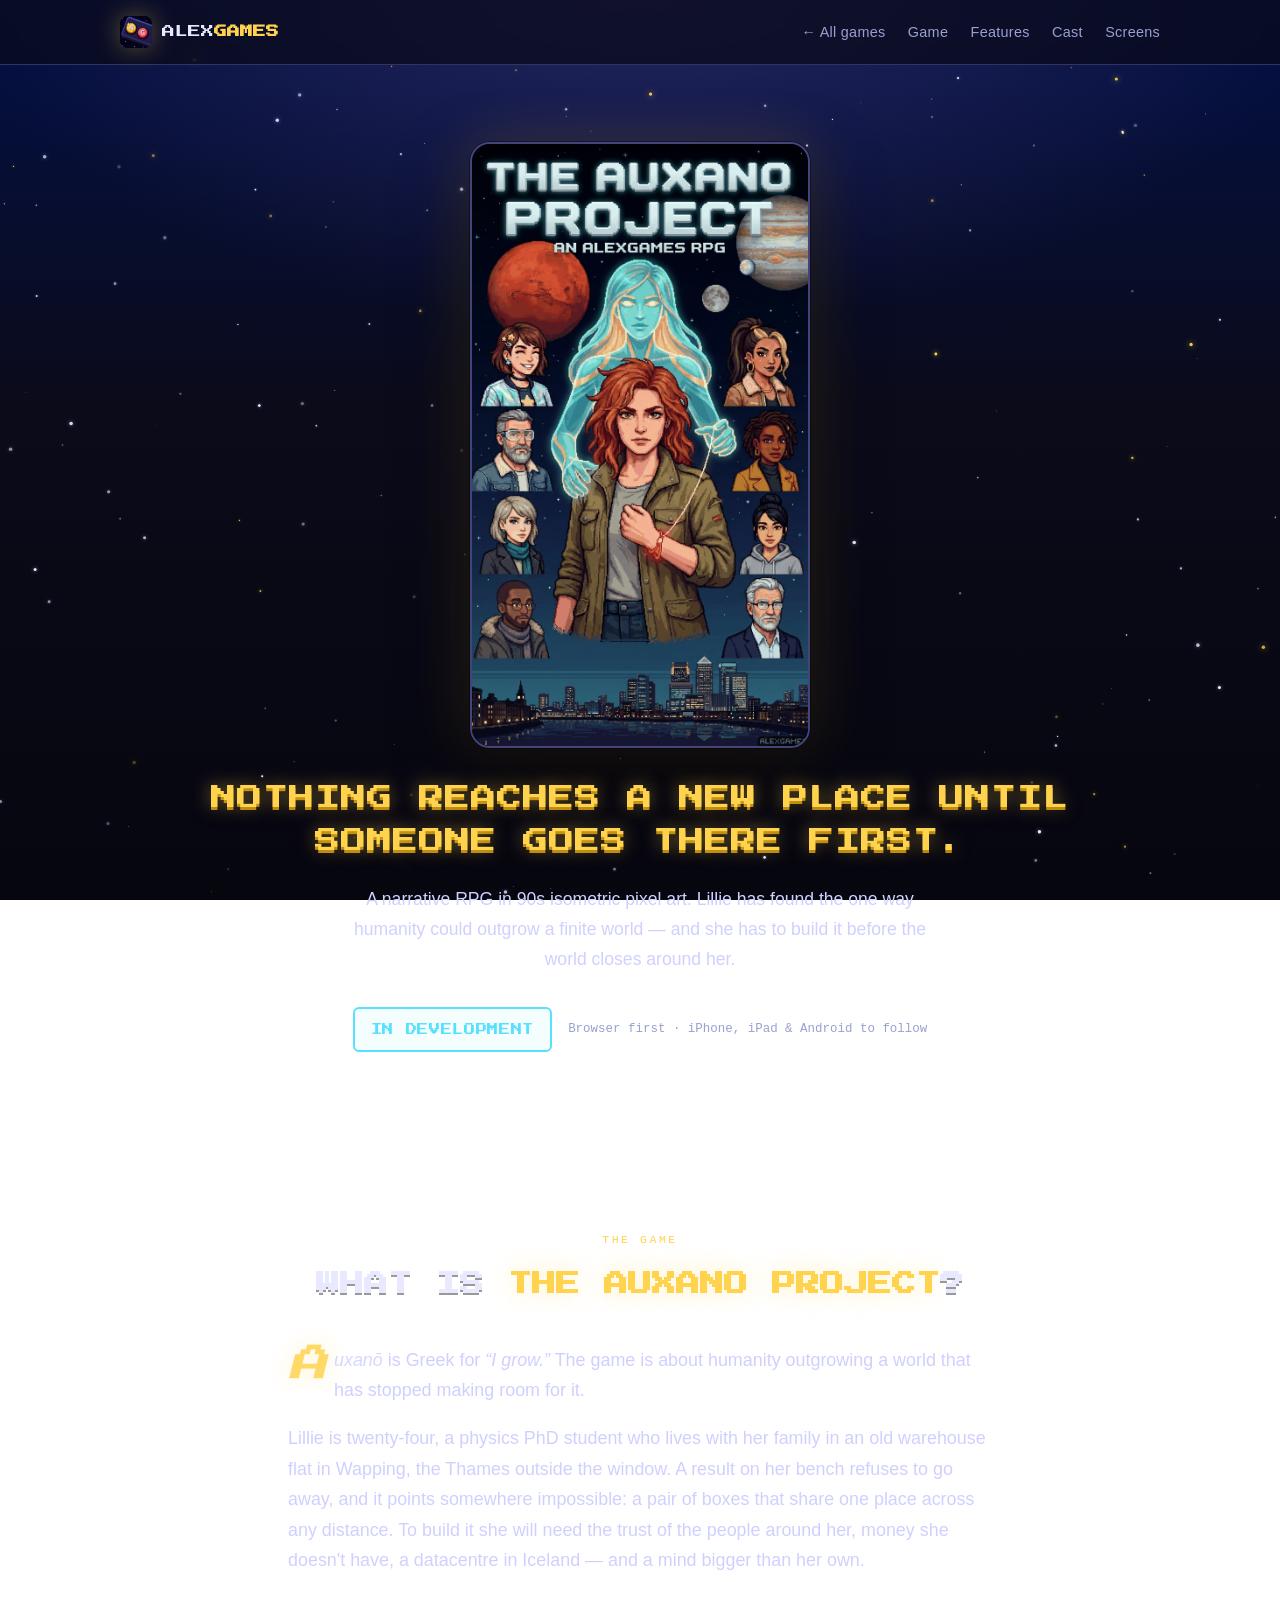
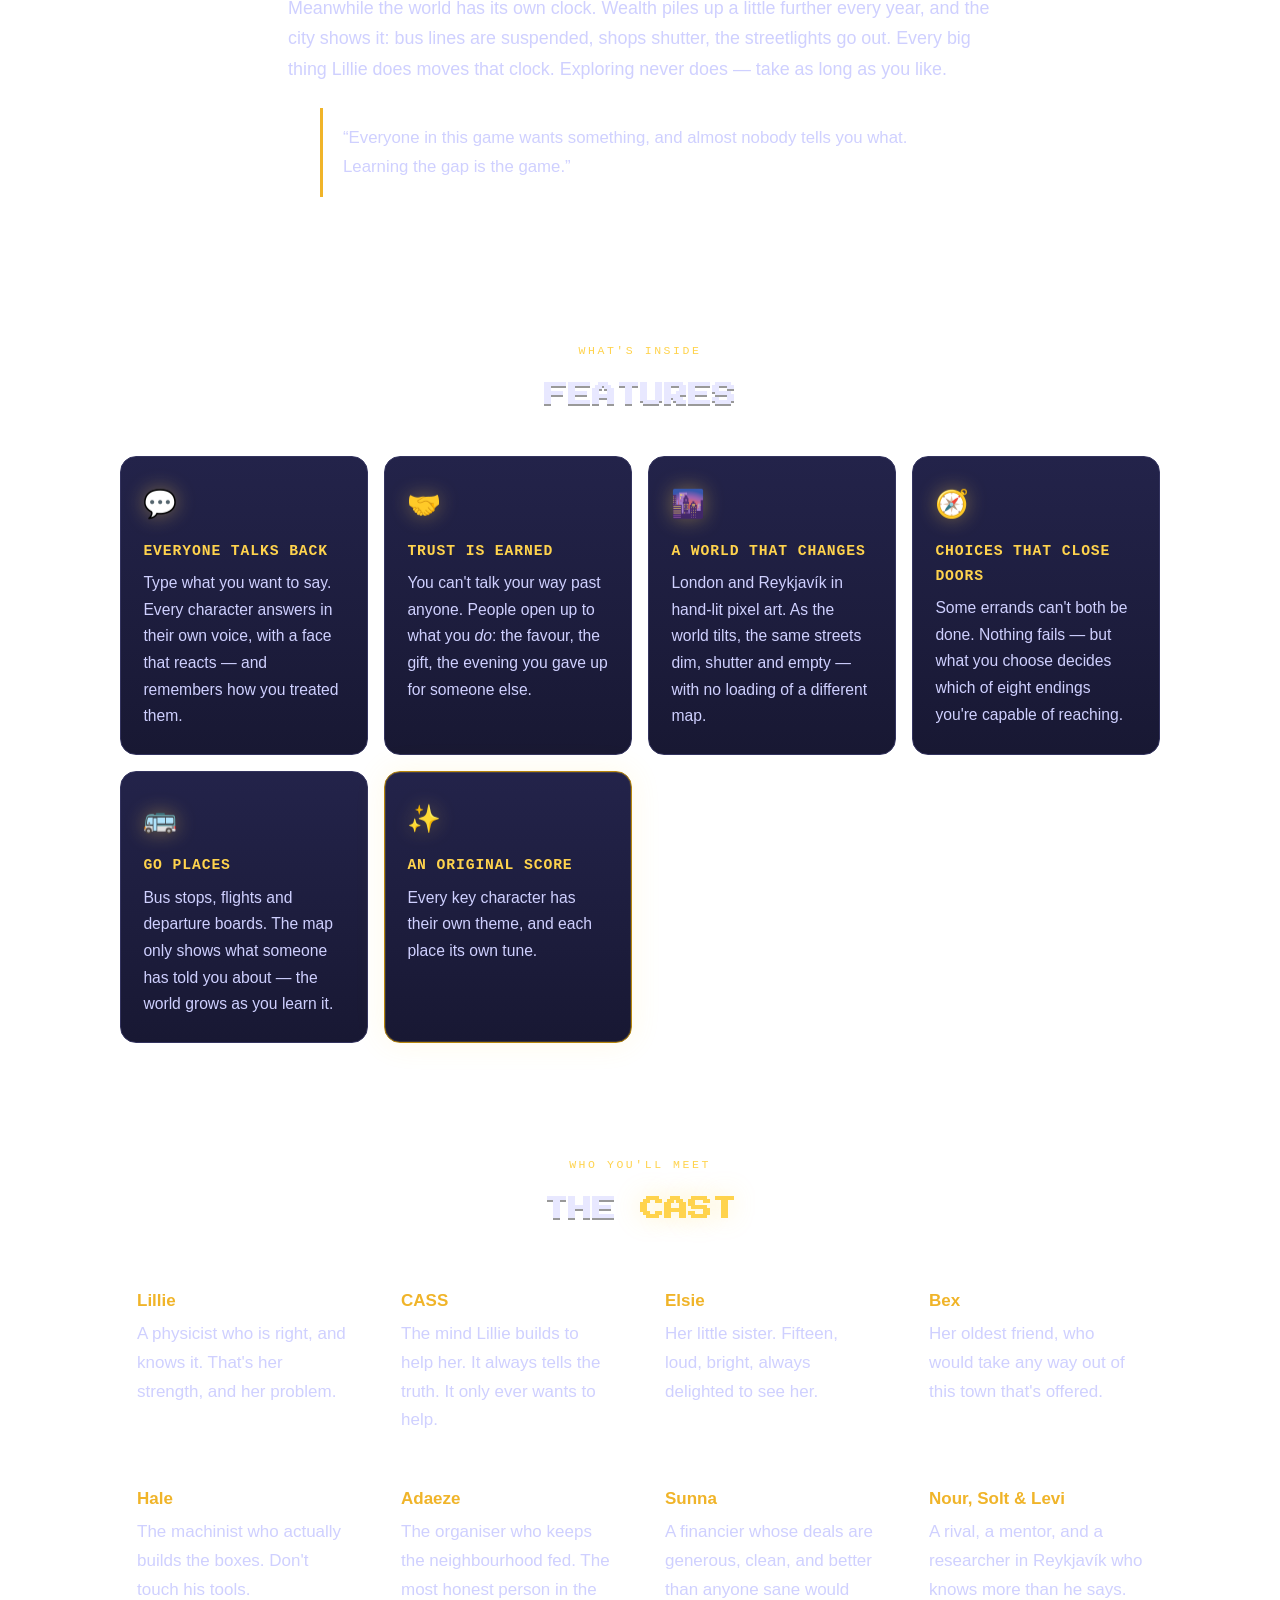
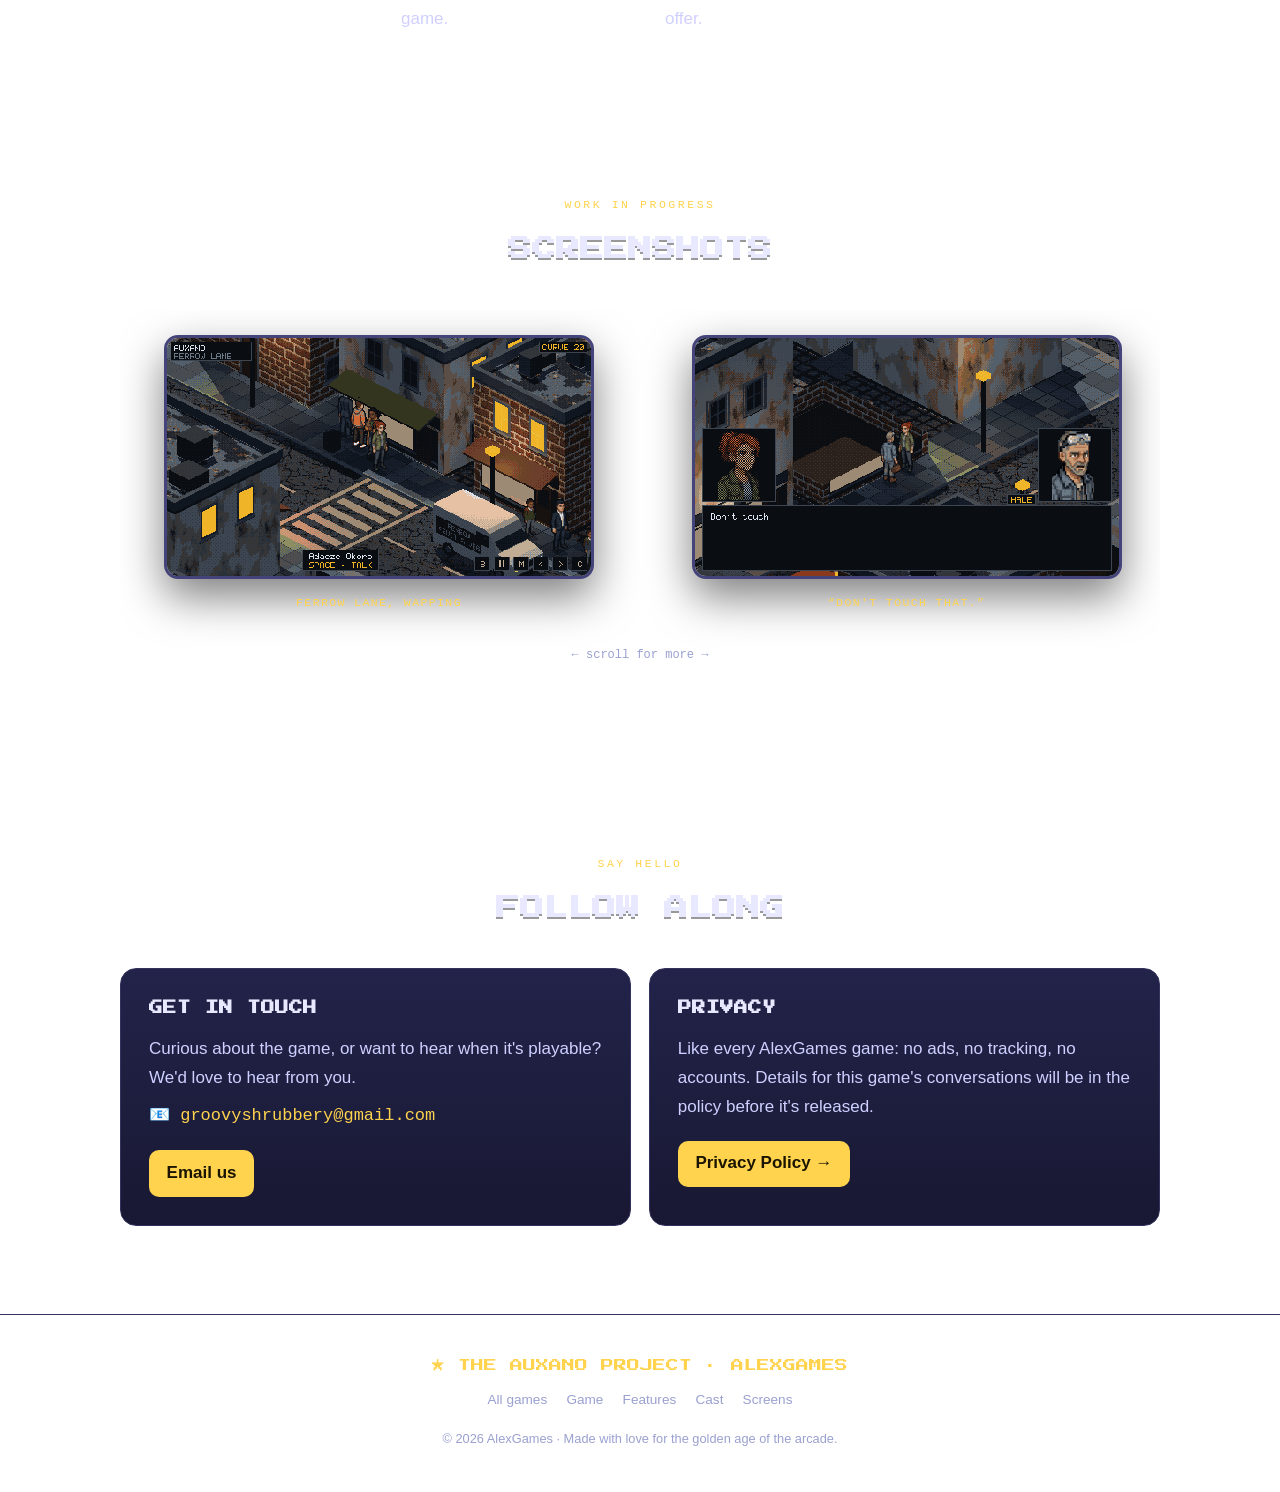
==== auxano.html @ 200ded67 "Announce The Auxano Project: game page, hub banner and card Co-Authored-By: Claude Opus 5.5 <noreply" ====
<!doctype html>
<html lang="en">
<head>
<meta charset="utf-8">
<meta name="viewport" content="width=device-width, initial-scale=1">
<title>The Auxano Project — an AlexGames RPG</title>
<meta name="description" content="The Auxano Project is a narrative RPG in 90s isometric pixel art. Lillie, a physicist in London, finds the one way humanity could outgrow a finite world — and has to build it before the world closes around her. Every character talks back. In development at AlexGames.">
<meta name="theme-color" content="#0b0b1a">

<!-- Social / Open Graph -->
<meta property="og:type" content="website">
<meta property="og:title" content="The Auxano Project — an AlexGames RPG">
<meta property="og:description" content="A narrative RPG in 90s isometric pixel art, where every character talks back and the world changes with what you do. In development.">
<meta property="og:image" content="https://alexgames.net/assets/auxano/title-h.png">
<meta property="og:url" content="https://alexgames.net/auxano.html">
<meta name="twitter:card" content="summary_large_image">

<!-- Icons -->
<link rel="icon" type="image/png" sizes="512x512" href="assets/icon-512.png?v=2">
<link rel="icon" type="image/png" sizes="192x192" href="assets/icon-192.png?v=2">
<link rel="apple-touch-icon" href="assets/apple-touch-icon.png?v=2">

<link rel="preconnect" href="https://fonts.googleapis.com">
<link rel="preconnect" href="https://fonts.gstatic.com" crossorigin>
<link href="https://fonts.googleapis.com/css2?family=Press+Start+2P&display=swap" rel="stylesheet">

<link rel="stylesheet" href="styles.css">
<style>
  /* page-local touches; the shared look comes from styles.css */
  .ax-status{ display:inline-block; font-family:'Press Start 2P',monospace; font-size:.7rem; letter-spacing:.06em;
              padding:.7rem 1rem; border:2px solid #58e1ff; color:#58e1ff; border-radius:6px; background:rgba(88,225,255,.06); }
  .ax-name{ font-style:italic; opacity:.85; }
  .ax-quote{ max-width:40rem; margin:1.5rem auto 0; padding:1rem 1.25rem; border-left:3px solid #f0b429;
             background:rgba(255,255,255,.03); font-size:1.05rem; }
  .ax-cast{ display:grid; grid-template-columns:repeat(auto-fit,minmax(15rem,1fr)); gap:1rem; margin-top:1.5rem; }
  .ax-cast div{ padding:1rem; border:1px solid rgba(255,255,255,.08); border-radius:8px; background:rgba(255,255,255,.02); }
  .ax-cast b{ display:block; margin-bottom:.25rem; color:#f0b429; }
  .gallery img{ image-rendering:pixelated; }
</style>
</head>
<body>
<canvas id="stars" aria-hidden="true"></canvas>

<!-- ===================== Header ===================== -->
<header class="site">
  <div class="wrap">
    <a class="brand" href="index.html">
      <img src="assets/icon-192.png?v=2" alt="">
      <span>ALEX<b>GAMES</b></span>
    </a>
    <nav class="site-nav">
      <a href="index.html">← All games</a>
      <a href="#what">Game</a>
      <a href="#features">Features</a>
      <a href="#cast">Cast</a>
      <a href="#screens">Screens</a>
    </nav>
  </div>
</header>

<!-- ===================== Hero ===================== -->
<a id="top"></a>
<section class="hero">
  <div class="wrap">
    <img class="hero-art" src="assets/auxano/title-v.png"
         alt="The Auxano Project key art: Lillie — a young woman with untidy copper-red curls and an olive jacket — stands in the centre, a red cord bracelet glowing on her wrist. Behind her rises a tall female figure made of cyan and gold light, a thread of light running down to the bracelet. Her friends and rivals surround her in portrait frames; Mars, Jupiter and the Moon hang in the sky above the lit towers of London's riverside.">
    <p class="tagline">Nothing reaches a new place until someone goes there first.</p>
    <p class="lead">A narrative RPG in 90s isometric pixel art. Lillie has found the one way
      humanity could outgrow a finite world — and she has to build it before the world
      closes around her.</p>
    <div class="badge-row">
      <span class="ax-status">IN DEVELOPMENT</span>
      <span class="badge-note">Browser first · iPhone, iPad &amp; Android to follow</span>
    </div>
  </div>
</section>

<!-- ===================== What is it ===================== -->
<section id="what">
  <div class="wrap">
    <div class="section-head">
      <p class="eyebrow">The game</p>
      <h2 class="section-title">What is <span class="star">The Auxano Project</span>?</h2>
    </div>
    <div class="about-copy" style="max-width:44rem;margin:0 auto;">
      <p><span class="ax-name">Auxanō</span> is Greek for <em>“I grow.”</em> The game is about
        humanity outgrowing a world that has stopped making room for it.</p>
      <p>Lillie is twenty-four, a physics PhD student who lives with her family in an old
        warehouse flat in Wapping, the Thames outside the window. A result on her bench
        refuses to go away, and it points somewhere impossible: a pair of boxes that share
        one place across any distance. To build it she will need the trust of the people
        around her, money she doesn't have, a datacentre in Iceland — and a mind bigger
        than her own.</p>
      <p>Meanwhile the world has its own clock. Wealth piles up a little further every year,
        and the city shows it: bus lines are suspended, shops shutter, the streetlights go
        out. Every big thing Lillie does moves that clock. Exploring never does — take as
        long as you like.</p>
    </div>
    <p class="ax-quote">“Everyone in this game wants something, and almost nobody tells you
      what. Learning the gap is the game.”</p>
  </div>
</section>

<!-- ===================== Features ===================== -->
<section id="features" class="tight">
  <div class="wrap">
    <div class="section-head">
      <p class="eyebrow">What's inside</p>
      <h2 class="section-title">Features</h2>
    </div>
    <div class="features">
      <div class="feature">
        <div class="ico">💬</div>
        <h3>Everyone Talks Back</h3>
        <p>Type what you want to say. Every character answers in their own voice, with a
          face that reacts — and remembers how you treated them.</p>
      </div>
      <div class="feature">
        <div class="ico">🤝</div>
        <h3>Trust Is Earned</h3>
        <p>You can't talk your way past anyone. People open up to what you <em>do</em>:
          the favour, the gift, the evening you gave up for someone else.</p>
      </div>
      <div class="feature">
        <div class="ico">🌆</div>
        <h3>A World That Changes</h3>
        <p>London and Reykjavík in hand-lit pixel art. As the world tilts, the same
          streets dim, shutter and empty — with no loading of a different map.</p>
      </div>
      <div class="feature">
        <div class="ico">🧭</div>
        <h3>Choices That Close Doors</h3>
        <p>Some errands can't both be done. Nothing fails — but what you choose decides
          which of eight endings you're capable of reaching.</p>
      </div>
      <div class="feature">
        <div class="ico">🚌</div>
        <h3>Go Places</h3>
        <p>Bus stops, flights and departure boards. The map only shows what someone has
          told you about — the world grows as you learn it.</p>
      </div>
      <div class="feature highlight">
        <div class="ico">✨</div>
        <h3>An Original Score</h3>
        <p>Every key character has their own theme, and each place its own tune.</p>
      </div>
    </div>
  </div>
</section>

<!-- ===================== Cast ===================== -->
<section id="cast" class="tight">
  <div class="wrap">
    <div class="section-head">
      <p class="eyebrow">Who you'll meet</p>
      <h2 class="section-title">The <span class="star">cast</span></h2>
    </div>
    <div class="ax-cast">
      <div><b>Lillie</b>A physicist who is right, and knows it. That's her strength, and her problem.</div>
      <div><b>CASS</b>The mind Lillie builds to help her. It always tells the truth. It only ever wants to help.</div>
      <div><b>Elsie</b>Her little sister. Fifteen, loud, bright, always delighted to see her.</div>
      <div><b>Bex</b>Her oldest friend, who would take any way out of this town that's offered.</div>
      <div><b>Hale</b>The machinist who actually builds the boxes. Don't touch his tools.</div>
      <div><b>Adaeze</b>The organiser who keeps the neighbourhood fed. The most honest person in the game.</div>
      <div><b>Sunna</b>A financier whose deals are generous, clean, and better than anyone sane would offer.</div>
      <div><b>Nour, Solt &amp; Levi</b>A rival, a mentor, and a researcher in Reykjavík who knows more than he says.</div>
    </div>
  </div>
</section>

<!-- ===================== Screenshots ===================== -->
<section id="screens">
  <div class="wrap">
    <div class="section-head">
      <p class="eyebrow">Work in progress</p>
      <h2 class="section-title">Screenshots</h2>
    </div>
  </div>
  <div class="wrap">
    <div class="gallery">
      <figure class="shot wide">
        <img src="assets/auxano/screens/01.png" loading="lazy"
             alt="Ferrow Lane in Wapping at dusk: Lillie by the grocer's queue, a market van parked by the café, lit windows above.">
        <figcaption class="cap">Ferrow Lane, Wapping</figcaption>
      </figure>
      <figure class="shot wide">
        <img src="assets/auxano/screens/06.png" loading="lazy"
             alt="Lillie at Hale's workshop door; Hale's portrait on the right says 'Don't touch'.">
        <figcaption class="cap">“Don't touch that.”</figcaption>
      </figure>
      <figure class="shot wide">
        <img src="assets/auxano/screens/02.png" loading="lazy"
             alt="The family flat: a lamplit open-plan room with windows over the Thames; Elsie waves at Lillie, her portrait grinning.">
        <figcaption class="cap">Home, with Elsie</figcaption>
      </figure>
      <figure class="shot wide">
        <img src="assets/auxano/screens/03.png" loading="lazy"
             alt="The riverside walk behind Ferrow Lane: railings, river stairs down to the Thames, passers-by.">
        <figcaption class="cap">The Thames path</figcaption>
      </figure>
      <figure class="shot wide">
        <img src="assets/auxano/screens/04.png" loading="lazy"
             alt="Reykjavík's harbour street: corrugated-iron houses with gables, lit windows, the airport coach stop.">
        <figcaption class="cap">Reykjavík</figcaption>
      </figure>
      <figure class="shot wide">
        <img src="assets/auxano/screens/05.png" loading="lazy"
             alt="Through an aircraft window: clouds sliding past and Iceland's coast coming in, captioned Heathrow to Reykjavík.">
        <figcaption class="cap">Heathrow → Reykjavík</figcaption>
      </figure>
    </div>
    <p class="gallery-hint">← scroll for more →</p>
  </div>
</section>

<!-- ===================== Support ===================== -->
<section id="support">
  <div class="wrap">
    <div class="section-head">
      <p class="eyebrow">Say hello</p>
      <h2 class="section-title">Follow along</h2>
    </div>
    <div class="card-row">
      <div class="info-card">
        <h3>Get in touch</h3>
        <p>Curious about the game, or want to hear when it's playable? We'd love to hear from you.</p>
        <p class="mono">📧 <a href="mailto:groovyshrubbery@gmail.com">groovyshrubbery@gmail.com</a></p>
        <a class="btn" href="mailto:groovyshrubbery@gmail.com?subject=The%20Auxano%20Project">Email us</a>
      </div>
      <div class="info-card" id="privacy">
        <h3>Privacy</h3>
        <p>Like every AlexGames game: no ads, no tracking, no accounts. Details for this
          game's conversations will be in the policy before it's released.</p>
        <a class="btn" href="privacy-policy.html">Privacy Policy →</a>
      </div>
    </div>
  </div>
</section>

<!-- ===================== Footer ===================== -->
<footer class="site">
  <div class="wrap">
    <div class="foot-brand">★ THE AUXANO PROJECT · ALEXGAMES</div>
    <nav>
      <a href="index.html">All games</a>
      <a href="#what">Game</a>
      <a href="#features">Features</a>
      <a href="#cast">Cast</a>
      <a href="#screens">Screens</a>
    </nav>
    <small>© 2026 AlexGames · Made with love for the golden age of the arcade.</small>
  </div>
</footer>

<script src="stars.js" defer></script>
</body>
</html>
---- styles.css ----
/* =========================================================================
   AlexGames — Starbob marketing site
   A retro pixel-arcade night sky: deep indigo, glowing gold, a caped hero.
   Palette values taken from the game (see BRAND.md).
   ========================================================================= */

:root{
  /* Night-sky bases */
  --bg-deep:   #021046;
  --bg:        #0b0b1a;
  --panel:     #181833;
  /* Indigo mids / cards */
  --card:      #23234a;
  --card-2:    #2d2d5e;
  --line:      #33335e;
  --line-2:    #44447a;
  /* Star gold — primary accent */
  --gold:      #ffd34d;
  --gold-hi:   #ffdda0;
  --gold-deep: #b8860b;
  /* Hero red — secondary accent */
  --red:       #ff5a6a;
  --red-deep:  #b8002a;
  /* Sunset warmth */
  --sun-1:     #ff8a3d;
  --sun-2:     #ffb35a;
  /* Text */
  --ink:       #e8e8ff;
  --body:      #cfd0ff;
  --muted:     #9aa0d0;

  --maxw: 1080px;
  --radius: 16px;
  --glow: 0 0 24px rgba(255,211,77,.35);

  --arcade: "Press Start 2P", "Courier New", monospace;
  --sans: -apple-system, BlinkMacSystemFont, "Segoe UI", Roboto, Helvetica, Arial, sans-serif;
  --mono: "Courier New", ui-monospace, SFMono-Regular, Menlo, monospace;
}

*{ box-sizing:border-box; }

html{ scroll-behavior:smooth; }

body{
  margin:0;
  min-height:100vh;
  color:var(--body);
  font-family:var(--sans);
  font-size:17px;
  line-height:1.7;
  background:
    radial-gradient(1200px 700px at 50% -10%, #2a2a63 0%, transparent 60%),
    linear-gradient(180deg, var(--bg-deep) 0%, var(--bg) 45%, #06060f 100%);
  background-attachment:fixed;
  -webkit-font-smoothing:antialiased;
  overflow-x:hidden;
}

/* Twinkling starfield canvas sits behind everything */
#stars{
  position:fixed;
  inset:0;
  width:100%;
  height:100%;
  z-index:-1;
  pointer-events:none;
}

img{ max-width:100%; display:block; }

a{ color:var(--gold); text-decoration:none; }
a:hover{ color:var(--gold-hi); text-decoration:underline; }

.wrap{ max-width:var(--maxw); margin:0 auto; padding:0 1.25rem; }

/* ---- Arcade type helpers ---------------------------------------------- */
.arcade{
  font-family:var(--arcade);
  line-height:1.4;
  letter-spacing:.02em;
  text-transform:uppercase;
}
.eyebrow{
  font-family:var(--mono);
  text-transform:uppercase;
  letter-spacing:.22em;
  font-size:.72rem;
  color:var(--gold);
  margin:0 0 .9rem;
}

/* ======================================================================= */
/* Header / nav                                                            */
/* ======================================================================= */
header.site{
  position:sticky;
  top:0;
  z-index:20;
  backdrop-filter:blur(10px);
  background:rgba(11,11,26,.72);
  border-bottom:1px solid var(--line);
}
header.site .wrap{
  display:flex;
  align-items:center;
  justify-content:space-between;
  gap:1rem;
  height:64px;
}
.brand{
  display:flex;
  align-items:center;
  gap:.6rem;
  font-family:var(--arcade);
  font-size:.8rem;
  color:var(--ink);
  text-transform:uppercase;
}
.brand:hover{ text-decoration:none; }
.brand img{
  width:32px; height:32px;
  border-radius:8px;
  box-shadow:var(--glow);
}
.brand b{ color:var(--gold); }
nav.site-nav{ display:flex; gap:1.4rem; }
nav.site-nav a{
  color:var(--muted);
  font-size:.9rem;
  letter-spacing:.02em;
}
nav.site-nav a:hover{ color:var(--gold); text-decoration:none; }
@media (max-width:720px){
  nav.site-nav{ display:none; }
}

/* ======================================================================= */
/* Hero                                                                    */
/* ======================================================================= */
.hero{
  position:relative;
  padding:clamp(2.5rem, 6vw, 5rem) 0 clamp(3rem, 7vw, 6rem);
  text-align:center;
}
.hero-art{
  width:min(340px, 78vw);
  margin:0 auto 1.75rem;
  border-radius:20px;
  border:2px solid var(--line-2);
  box-shadow:
    0 0 0 1px rgba(0,0,0,.4),
    0 30px 70px rgba(0,0,0,.55),
    0 0 60px rgba(255,211,77,.18);
}
.tagline{
  font-family:var(--arcade);
  font-size:clamp(1rem, 3.6vw, 1.6rem);
  color:var(--gold);
  text-transform:uppercase;
  text-shadow:0 0 18px rgba(255,211,77,.5), 0 3px 0 var(--gold-deep);
  margin:.25rem 0 1.4rem;
}
.hero p.lead{
  max-width:38rem;
  margin:0 auto 2rem;
  color:var(--body);
  font-size:1.1rem;
  overflow-wrap:break-word;
}

/* App Store badge */
.badge-row{
  display:flex;
  gap:1rem;
  justify-content:center;
  align-items:center;
  flex-wrap:wrap;
}
.appstore,
.googleplay{
  display:inline-flex;
  align-items:center;
  gap:.75rem;
  background:#000;
  color:#fff;
  border:1px solid #3a3a55;
  border-radius:12px;
  padding:.6rem 1.15rem;
  transition:transform .15s ease, box-shadow .15s ease, border-color .15s ease;
}
.appstore:hover,
.googleplay:hover{
  text-decoration:none;
  transform:translateY(-2px);
  border-color:var(--gold);
  box-shadow:0 8px 30px rgba(255,211,77,.25);
}
.appstore svg,
.googleplay svg{ width:26px; height:26px; flex:none; }
.appstore .txt,
.googleplay .txt{ text-align:left; line-height:1.1; }
.appstore .txt small,
.googleplay .txt small{ display:block; font-size:.62rem; letter-spacing:.04em; color:#cfcfe6; }
.appstore .txt b,
.googleplay .txt b{ font-size:1.15rem; font-weight:600; }
/* Not-yet-released store badge: looks like a badge, isn't a link. Better than
   an <a href="#"> that scrolls to the top and reads as broken. */
.googleplay.is-soon{
  opacity:.45;
  cursor:default;
  border-style:dashed;
}
.googleplay.is-soon:hover{
  transform:none;
  border-color:#3a3a55;
  box-shadow:none;
}

.badge-note{
  font-family:var(--mono);
  font-size:.78rem;
  color:var(--muted);
}

/* ======================================================================= */
/* Sections                                                                */
/* ======================================================================= */
section{ padding:clamp(3rem, 7vw, 5.5rem) 0; }
section.tight{ padding:clamp(2rem,5vw,3.5rem) 0; }

.section-head{ max-width:44rem; margin:0 auto 2.5rem; text-align:center; }
h2.section-title{
  font-family:var(--arcade);
  font-size:clamp(1.1rem, 3vw, 1.5rem);
  color:var(--ink);
  text-transform:uppercase;
  margin:0 0 .9rem;
  text-shadow:0 2px 0 rgba(0,0,0,.4);
}
h2.section-title .star{ color:var(--gold); text-shadow:var(--glow); }

/* What is it */
.about-copy p{ font-size:1.12rem; color:var(--body); margin:0 0 1.1rem; }
.about-copy p:first-child::first-letter{
  font-family:var(--arcade);
  color:var(--gold);
  font-size:2.4rem;
  float:left;
  line-height:.9;
  margin:.15rem .5rem 0 0;
  text-shadow:var(--glow);
}

/* Features grid */
.features{
  display:grid;
  grid-template-columns:repeat(auto-fit, minmax(240px, 1fr));
  gap:1rem;
}
.feature{
  background:linear-gradient(180deg, var(--card) 0%, var(--panel) 100%);
  border:1px solid var(--line);
  border-radius:var(--radius);
  padding:1.5rem 1.4rem;
  transition:transform .18s ease, border-color .18s ease, box-shadow .18s ease;
}
.feature:hover{
  transform:translateY(-4px);
  border-color:var(--line-2);
  box-shadow:0 14px 40px rgba(0,0,0,.4);
}
.feature .ico{ font-size:1.7rem; margin-bottom:.7rem; filter:drop-shadow(0 0 10px rgba(255,211,77,.4)); }
.feature h3{
  font-family:var(--mono);
  text-transform:uppercase;
  letter-spacing:.06em;
  font-size:.92rem;
  color:var(--gold);
  margin:0 0 .4rem;
}
.feature p{ margin:0; font-size:.98rem; color:var(--body); }
.feature.highlight{
  border-color:var(--gold-deep);
  box-shadow:inset 0 0 0 1px rgba(255,211,77,.15), 0 0 30px rgba(255,211,77,.12);
}

/* Screenshots gallery */
.gallery{
  display:flex;
  gap:1.1rem;
  overflow-x:auto;
  padding:.5rem .25rem 1.5rem;
  scroll-snap-type:x mandatory;
  -webkit-overflow-scrolling:touch;
}
.shot{
  scroll-snap-align:center;
  flex:0 0 auto;
  text-align:center;
}
.shot img{
  width:216px;
  border:3px solid var(--line-2);
  border-radius:18px;
  image-rendering:pixelated;
  background:#000;
  box-shadow:0 18px 44px rgba(0,0,0,.5);
}
.shot .cap{
  font-family:var(--mono);
  text-transform:uppercase;
  letter-spacing:.12em;
  font-size:.72rem;
  color:var(--gold);
  margin-top:.85rem;
}
.gallery-hint{
  text-align:center;
  font-family:var(--mono);
  font-size:.75rem;
  color:var(--muted);
  margin-top:-.5rem;
}

/* About AlexGames */
.about-label{
  max-width:46rem;
  margin:0 auto;
  text-align:center;
}
.about-label img{
  width:84px; height:84px;
  margin:0 auto 1.25rem;
  border-radius:18px;
  box-shadow:var(--glow);
}

/* Support + Privacy cards */
.card-row{
  display:grid;
  grid-template-columns:repeat(auto-fit, minmax(280px,1fr));
  gap:1.1rem;
}
.info-card{
  background:linear-gradient(180deg, var(--card) 0%, var(--panel) 100%);
  border:1px solid var(--line);
  border-radius:var(--radius);
  padding:1.75rem;
}
.info-card h3{
  font-family:var(--arcade);
  font-size:.85rem;
  color:var(--ink);
  text-transform:uppercase;
  margin:0 0 .9rem;
}
.info-card p{ margin:0 0 .6rem; }
.info-card a.btn{
  display:inline-block;
  margin-top:.6rem;
  background:var(--gold);
  color:#1a1400;
  font-weight:700;
  padding:.55rem 1.1rem;
  border-radius:10px;
  transition:transform .15s ease, box-shadow .15s ease;
}
.info-card a.btn:hover{
  text-decoration:none;
  transform:translateY(-2px);
  box-shadow:0 8px 24px rgba(255,211,77,.3);
}
.mono{ font-family:var(--mono); }

/* ======================================================================= */
/* Footer                                                                  */
/* ======================================================================= */
footer.site{
  border-top:1px solid var(--line);
  padding:2.5rem 0;
  text-align:center;
  color:var(--muted);
}
footer.site .foot-brand{
  font-family:var(--arcade);
  font-size:.8rem;
  color:var(--gold);
  text-transform:uppercase;
  margin-bottom:.6rem;
}
footer.site nav{ margin:.75rem 0; display:flex; gap:1.2rem; justify-content:center; flex-wrap:wrap; }
footer.site nav a{ color:var(--muted); font-size:.85rem; }
footer.site nav a:hover{ color:var(--gold); text-decoration:none; }
footer.site small{ font-size:.8rem; }

/* ======================================================================= */
/* Motion respect                                                          */
/* ======================================================================= */
/* ======================================================================= */
/* Small screens                                                           */
/* ======================================================================= */
@media (max-width:560px){
  .badge-row{ flex-direction:column; gap:.75rem; }
  .tagline{ letter-spacing:0; }
}

@media (prefers-reduced-motion:reduce){
  html{ scroll-behavior:auto; }
  *{ transition:none !important; animation:none !important; }
}

/* ======================================================================= */
/* Games grid (hub page)                                                   */
/* ======================================================================= */
.game-grid{
  display:grid;
  grid-template-columns:repeat(auto-fit, minmax(300px, 1fr));
  gap:1.4rem;
  align-items:stretch;
}
.game-card{
  display:flex;
  flex-direction:column;
  background:linear-gradient(180deg, var(--card) 0%, var(--panel) 100%);
  border:1px solid var(--line);
  border-radius:var(--radius);
  overflow:hidden;
  color:var(--body);
  transition:transform .18s ease, border-color .18s ease, box-shadow .18s ease;
}
.game-card:hover{
  text-decoration:none;
  transform:translateY(-5px);
  border-color:var(--gold-deep);
  box-shadow:0 18px 48px rgba(0,0,0,.5), 0 0 34px rgba(255,211,77,.14);
}
.game-art{
  background:#06060f;
  border-bottom:1px solid var(--line);
  aspect-ratio:16/10;
  overflow:hidden;
}
.game-art img{
  width:100%; height:100%;
  object-fit:cover;
  image-rendering:pixelated;
}
.game-body{ padding:1.5rem 1.4rem 1.6rem; display:flex; flex-direction:column; flex:1; }
.game-body h3{
  font-family:var(--arcade);
  font-size:.95rem;
  color:var(--ink);
  text-transform:uppercase;
  margin:0 0 .5rem;
  line-height:1.5;
}
.game-card:hover .game-body h3{ color:var(--gold); }
.game-tag{
  font-family:var(--mono);
  text-transform:uppercase;
  letter-spacing:.12em;
  font-size:.74rem;
  color:var(--gold);
  margin:0 0 .9rem;
}
.game-body p{ margin:0 0 .9rem; font-size:.98rem; }
.game-meta{
  font-family:var(--mono);
  font-size:.76rem;
  color:var(--muted);
  margin-top:auto;
}
.game-cta{
  display:inline-block;
  margin-top:.9rem;
  font-family:var(--mono);
  text-transform:uppercase;
  letter-spacing:.1em;
  font-size:.78rem;
  color:var(--gold);
}

/* Hub hero — no single-game key art, so the label mark leads */
.hub-mark{
  width:112px; height:112px;
  margin:0 auto 1.5rem;
  border-radius:24px;
  box-shadow:var(--glow), 0 24px 60px rgba(0,0,0,.5);
}
.hub-title{
  font-family:var(--arcade);
  font-size:clamp(1.3rem, 5vw, 2.2rem);
  color:var(--ink);
  text-transform:uppercase;
  margin:0 0 .2rem;
  text-shadow:0 3px 0 rgba(0,0,0,.45);
}
.hub-title .star{ color:var(--gold); text-shadow:var(--glow); }


/* =========================================================================
   Starfighter SGL MK-3 — what its page needs on top of the shared furniture.
   Everything else (.gallery, .shot, .section-head, .hero) is Starbob's and is
   reused deliberately, so the two game pages read as one site.
   ========================================================================= */
:root{ --sf-cyan:#7ec8ff; }

/* PLAY, not DOWNLOAD. Starfighter runs in a browser today, so its call to action
   is the game itself rather than a store badge it does not have yet. */
.sf-play{
  display:inline-flex; align-items:center; gap:.7rem;
  font-family:var(--arcade); font-size:.9rem;
  background:var(--sf-cyan); color:#04121f;
  padding:.85rem 1.5rem; border-radius:12px;
  border:1px solid rgba(255,255,255,.35);
  box-shadow:0 10px 34px rgba(126,200,255,.28);
  transition:transform .15s ease, box-shadow .15s ease;
}
.sf-play:hover{
  text-decoration:none; transform:translateY(-2px);
  box-shadow:0 14px 44px rgba(126,200,255,.42);
}

/* LANDSCAPE plates. Starbob is a portrait phone game and .shot is sized for it;
   a 800x448 frame at 216px wide is a postage stamp. */
.shot.wide img{ width:min(430px, 84vw); border-radius:14px; }

/* A card whose art reads best from its top edge rather than its middle (see index.html). */
.game-art img.art-top{ object-position:top; }
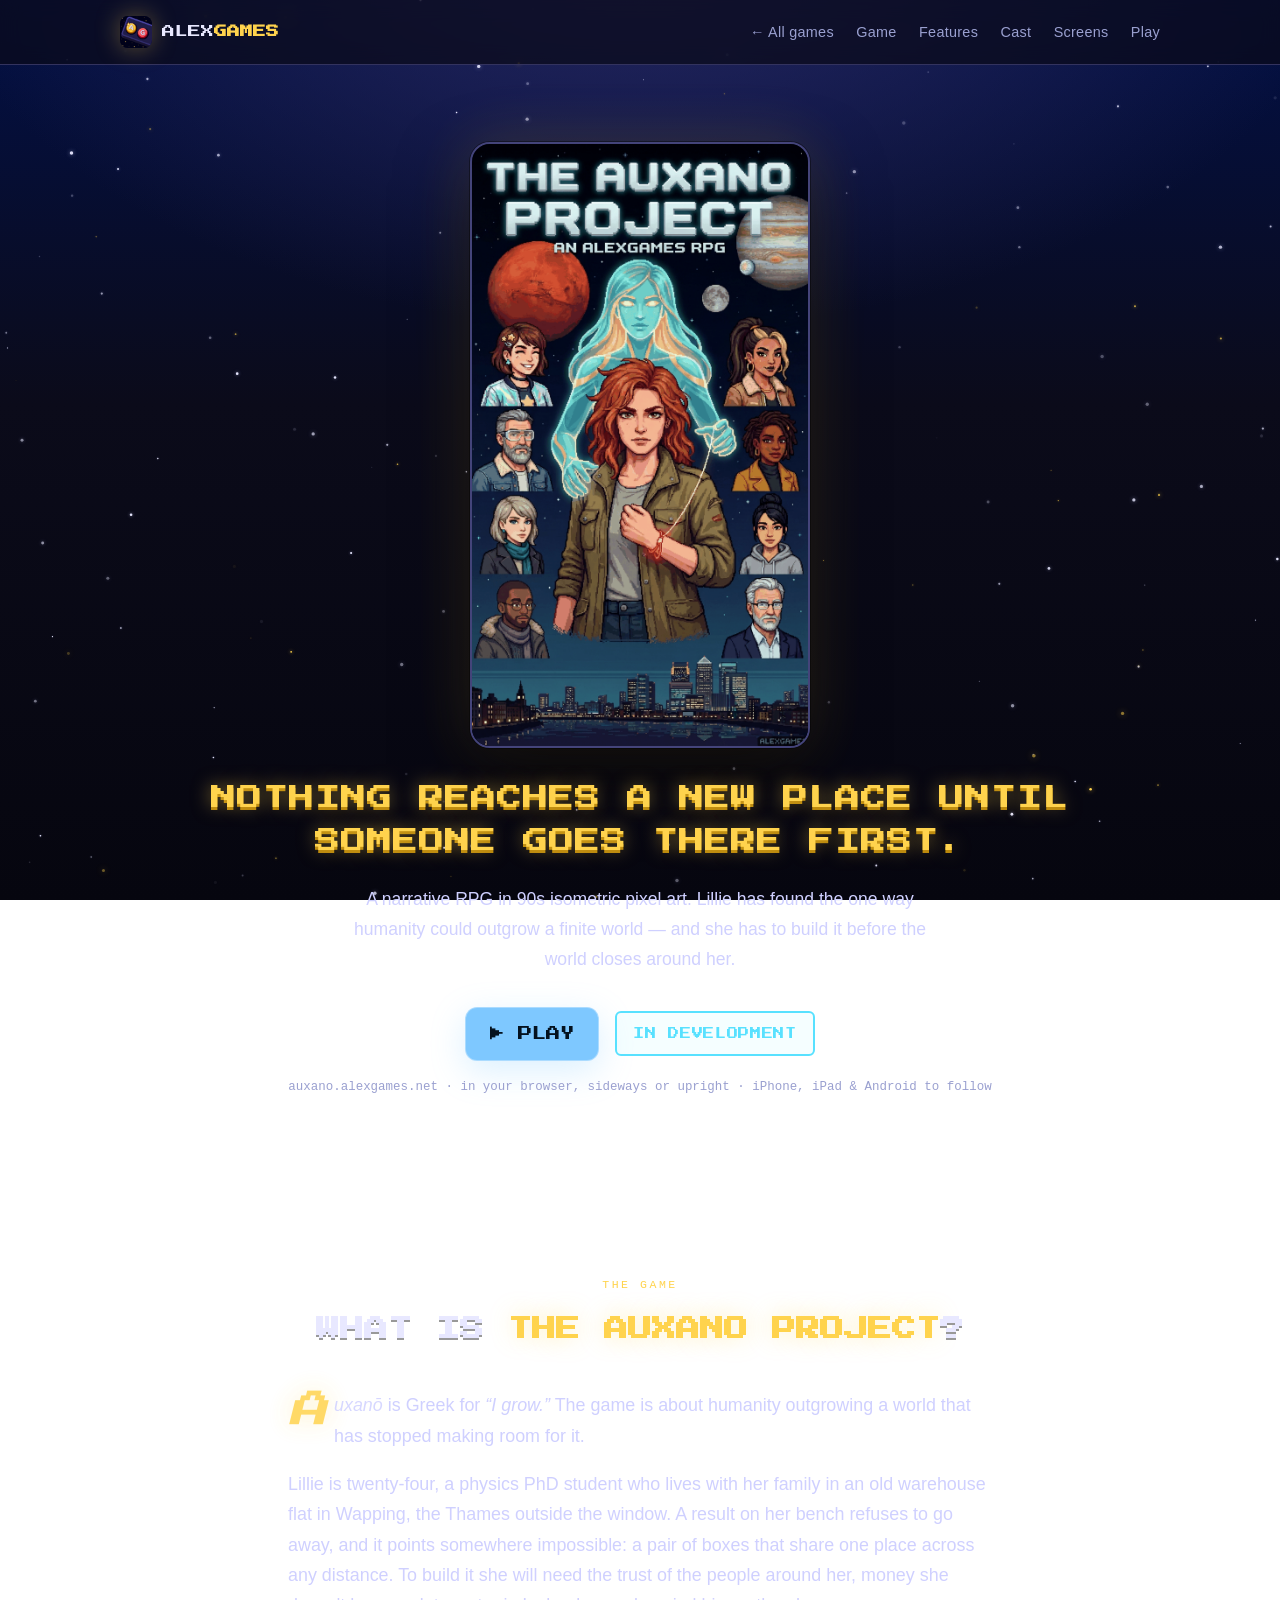
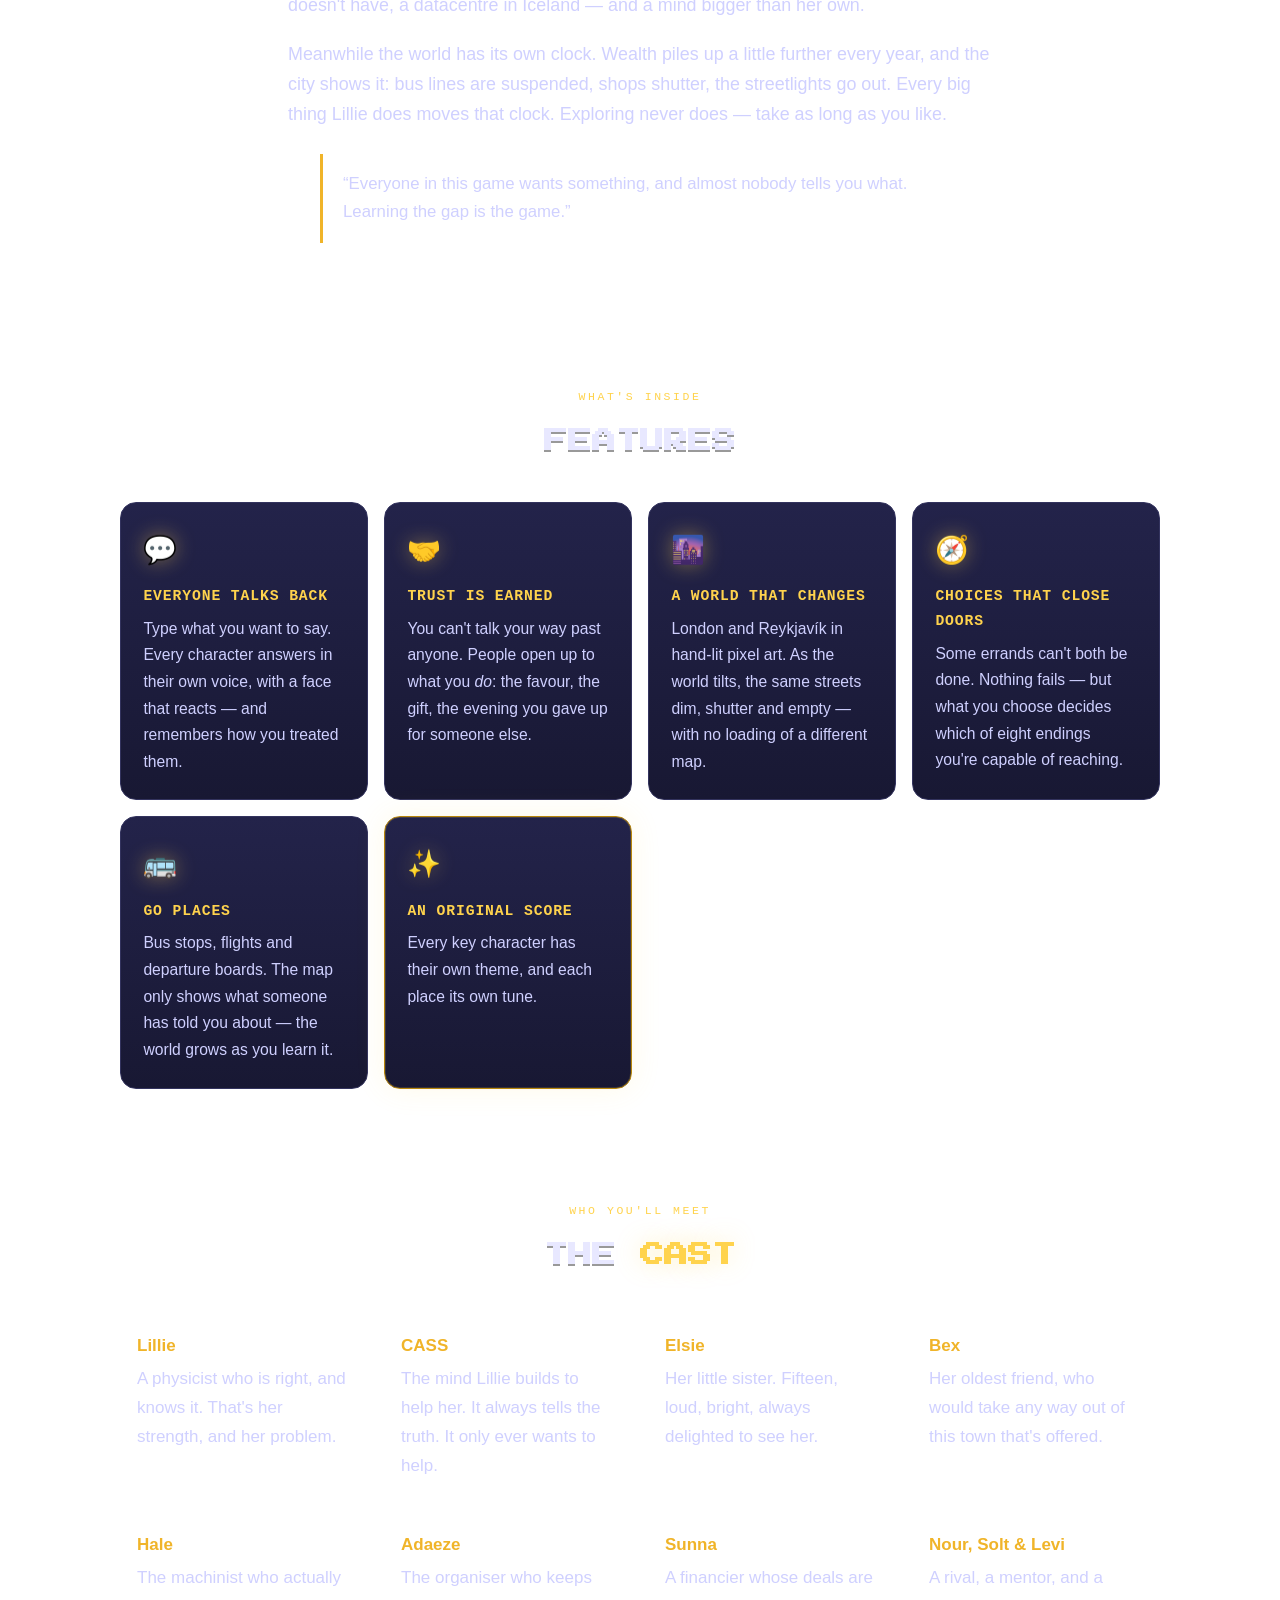
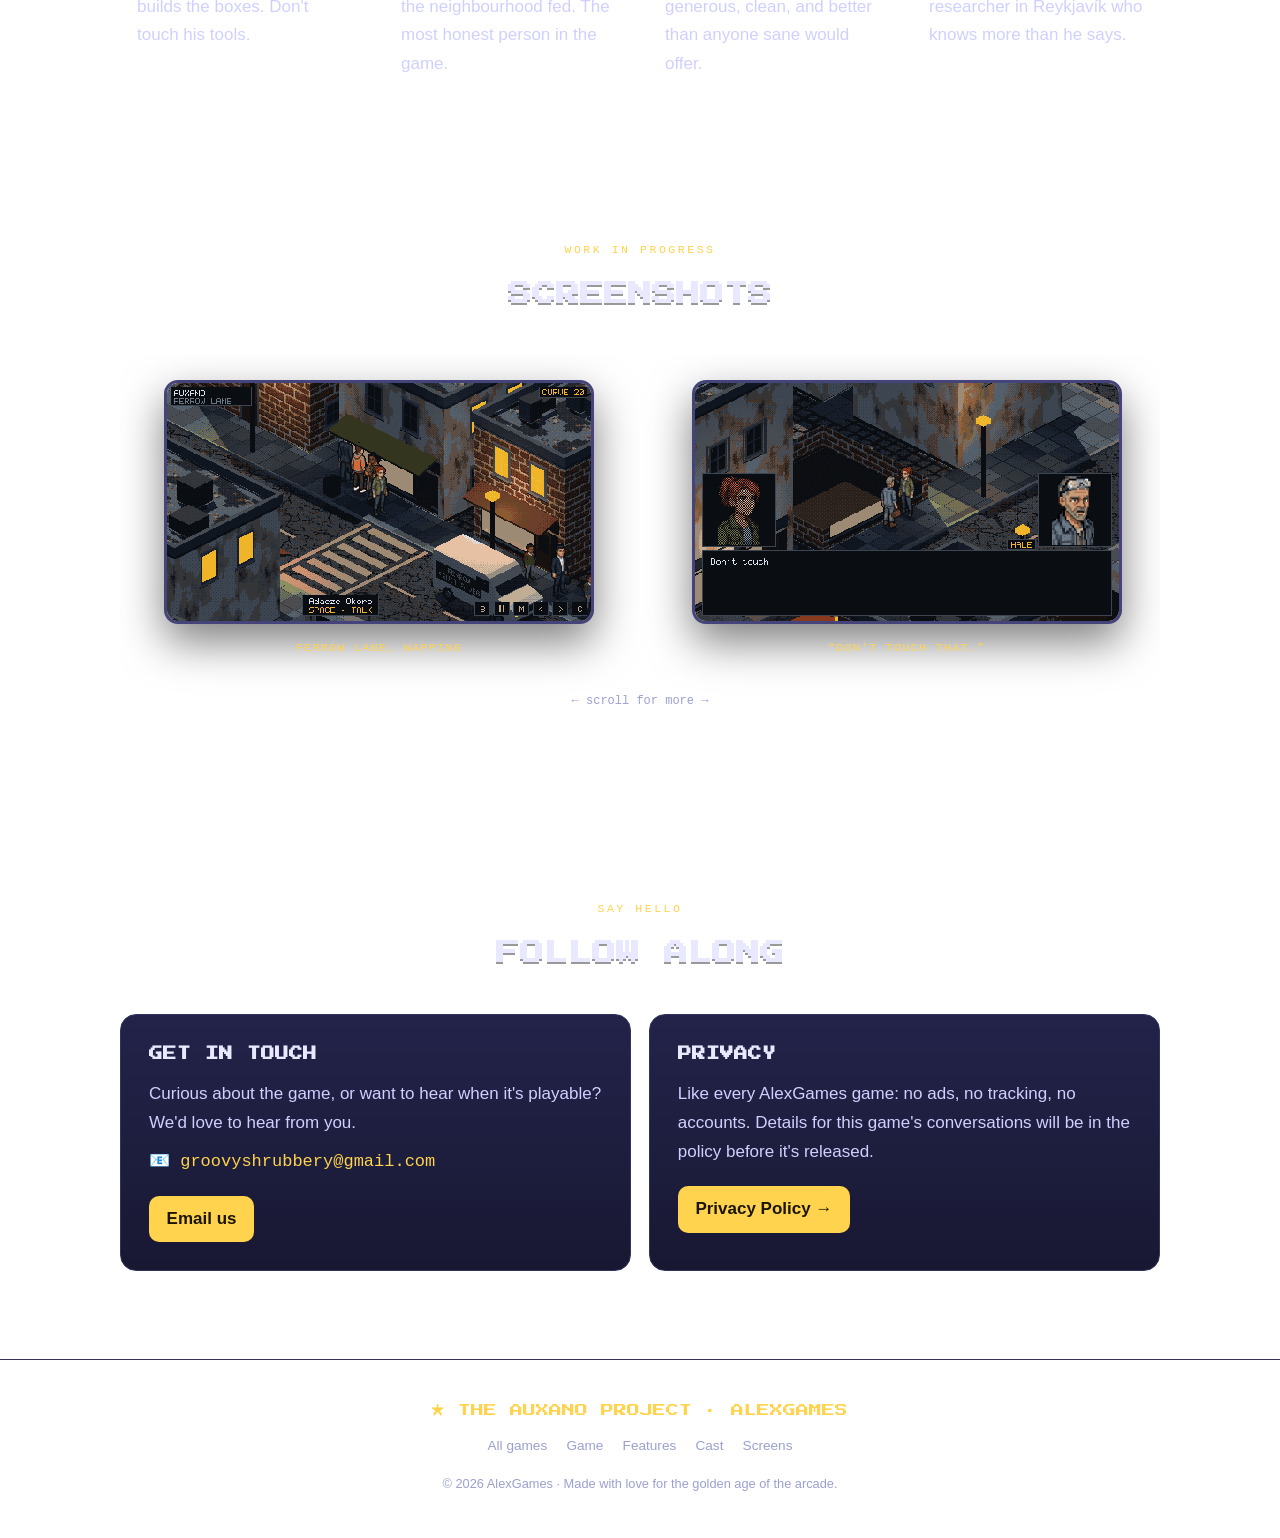
==== commit c89760e0: "Auxano: a Play link to auxano.alexgames.net Co-Authored-By: Claude Opus 5.5 <noreply@anthropic.com>" ====
--- a/auxano.html
+++ b/auxano.html
@@ -54,6 +54,7 @@
       <a href="#features">Features</a>
       <a href="#cast">Cast</a>
       <a href="#screens">Screens</a>
+      <a href="https://auxano.alexgames.net">Play</a>
     </nav>
   </div>
 </header>
@@ -69,8 +70,10 @@
       humanity could outgrow a finite world — and she has to build it before the world
       closes around her.</p>
     <div class="badge-row">
+      <a class="sf-play" href="https://auxano.alexgames.net"
+         aria-label="Play The Auxano Project in your browser">▶ PLAY</a>
       <span class="ax-status">IN DEVELOPMENT</span>
-      <span class="badge-note">Browser first · iPhone, iPad &amp; Android to follow</span>
+      <span class="badge-note">auxano.alexgames.net · in your browser, sideways or upright · iPhone, iPad &amp; Android to follow</span>
     </div>
   </div>
 </section>
